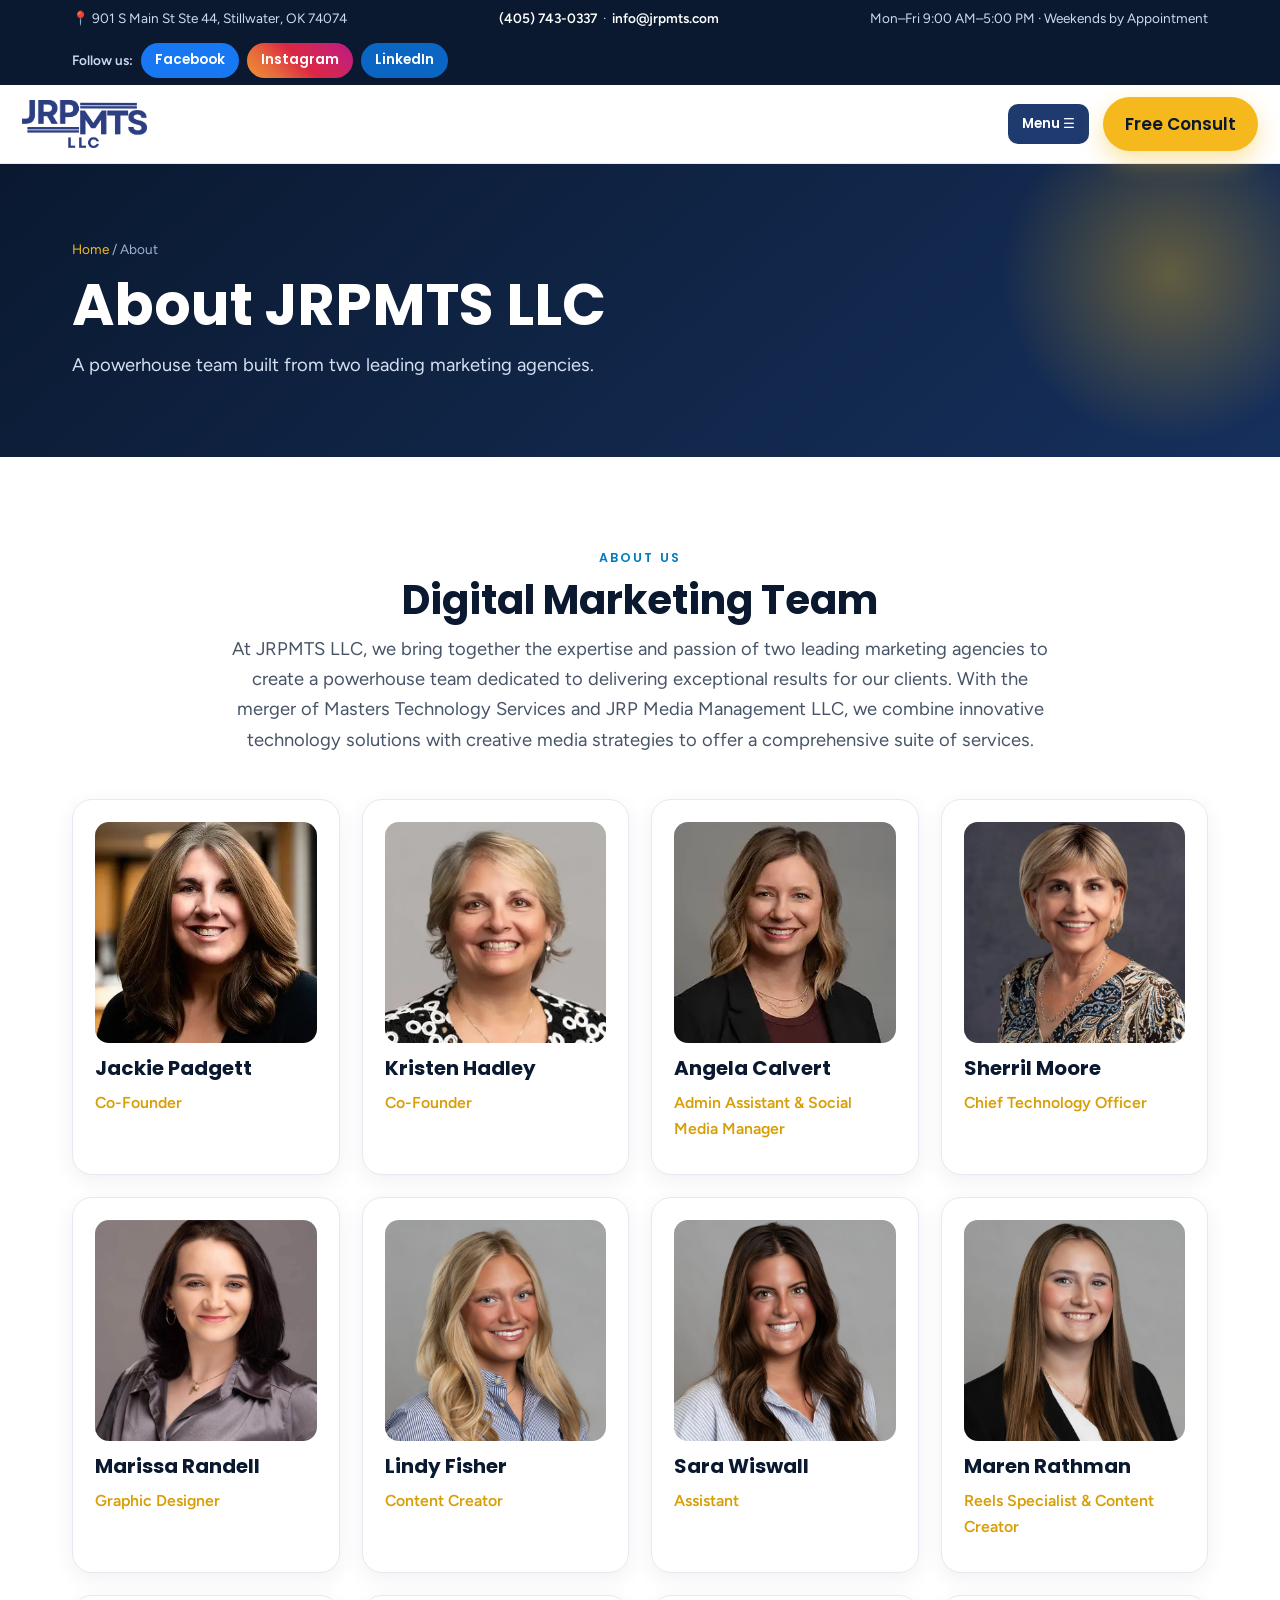
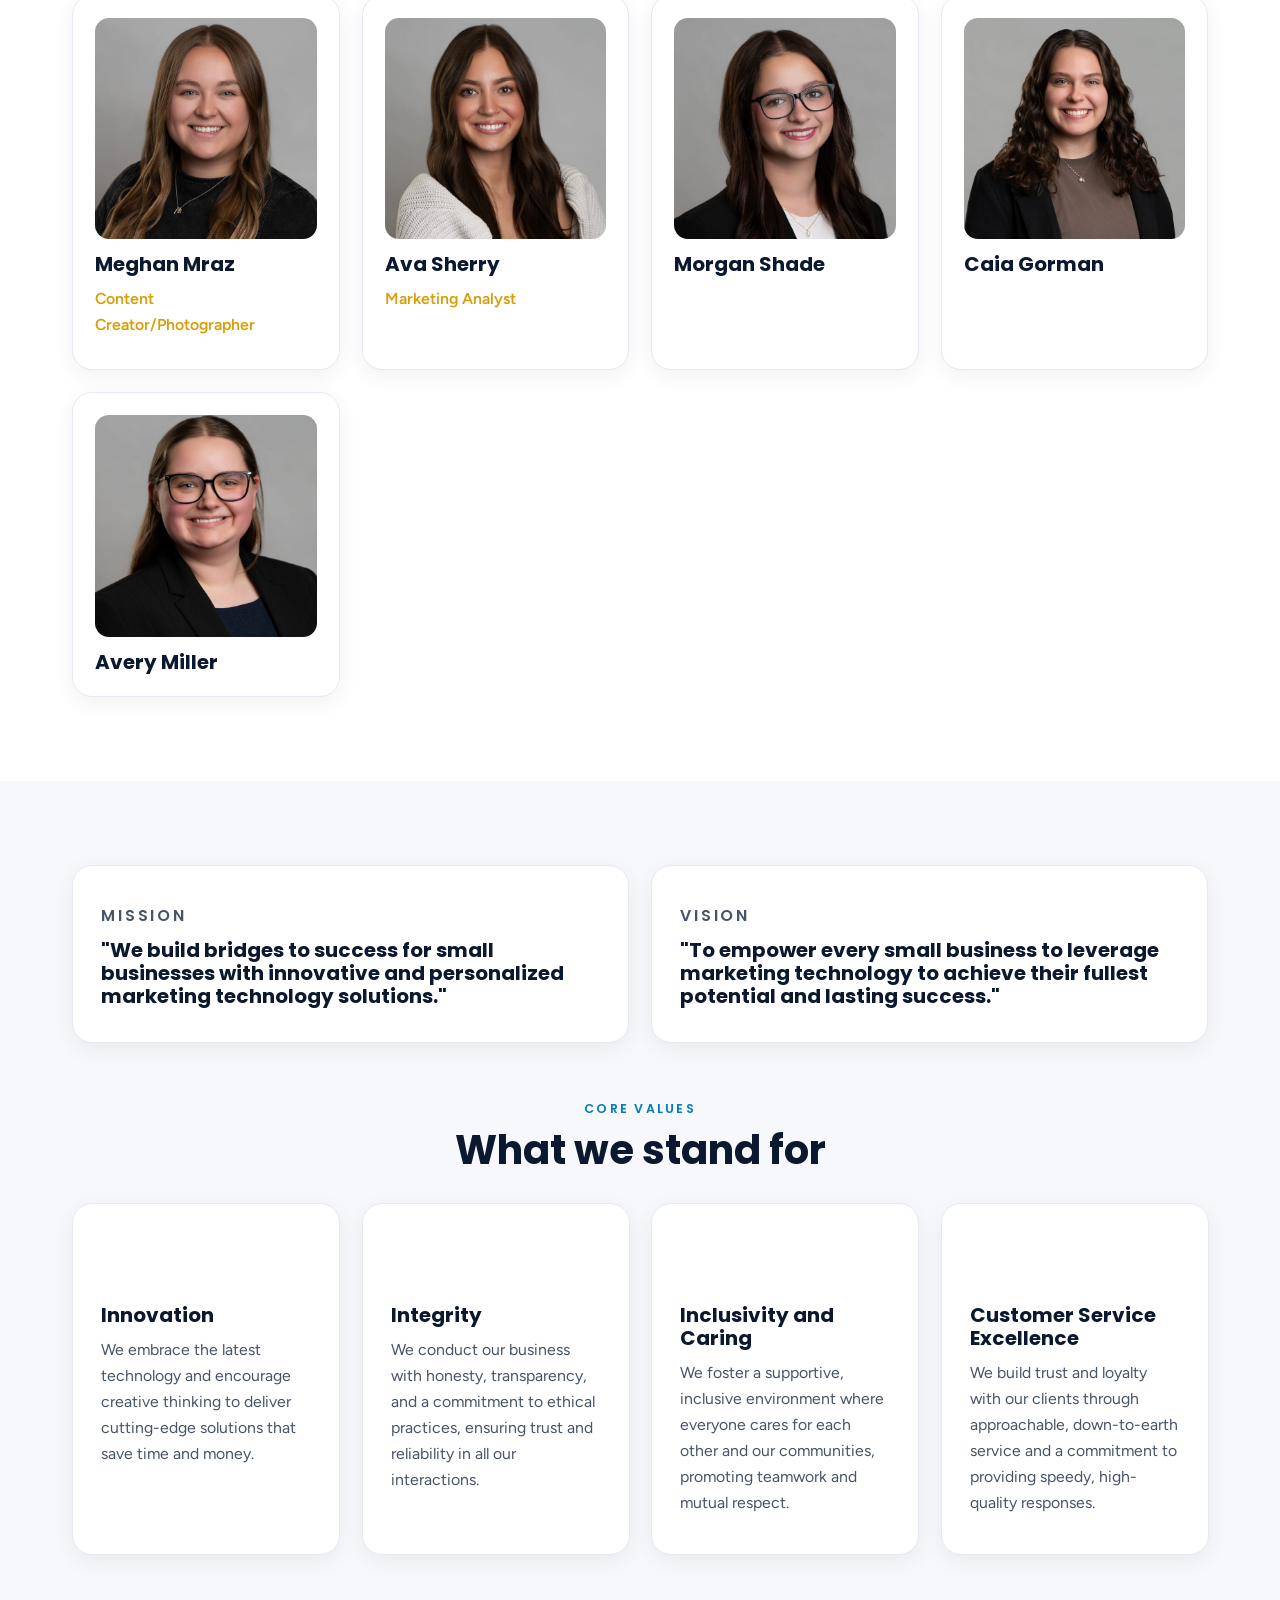
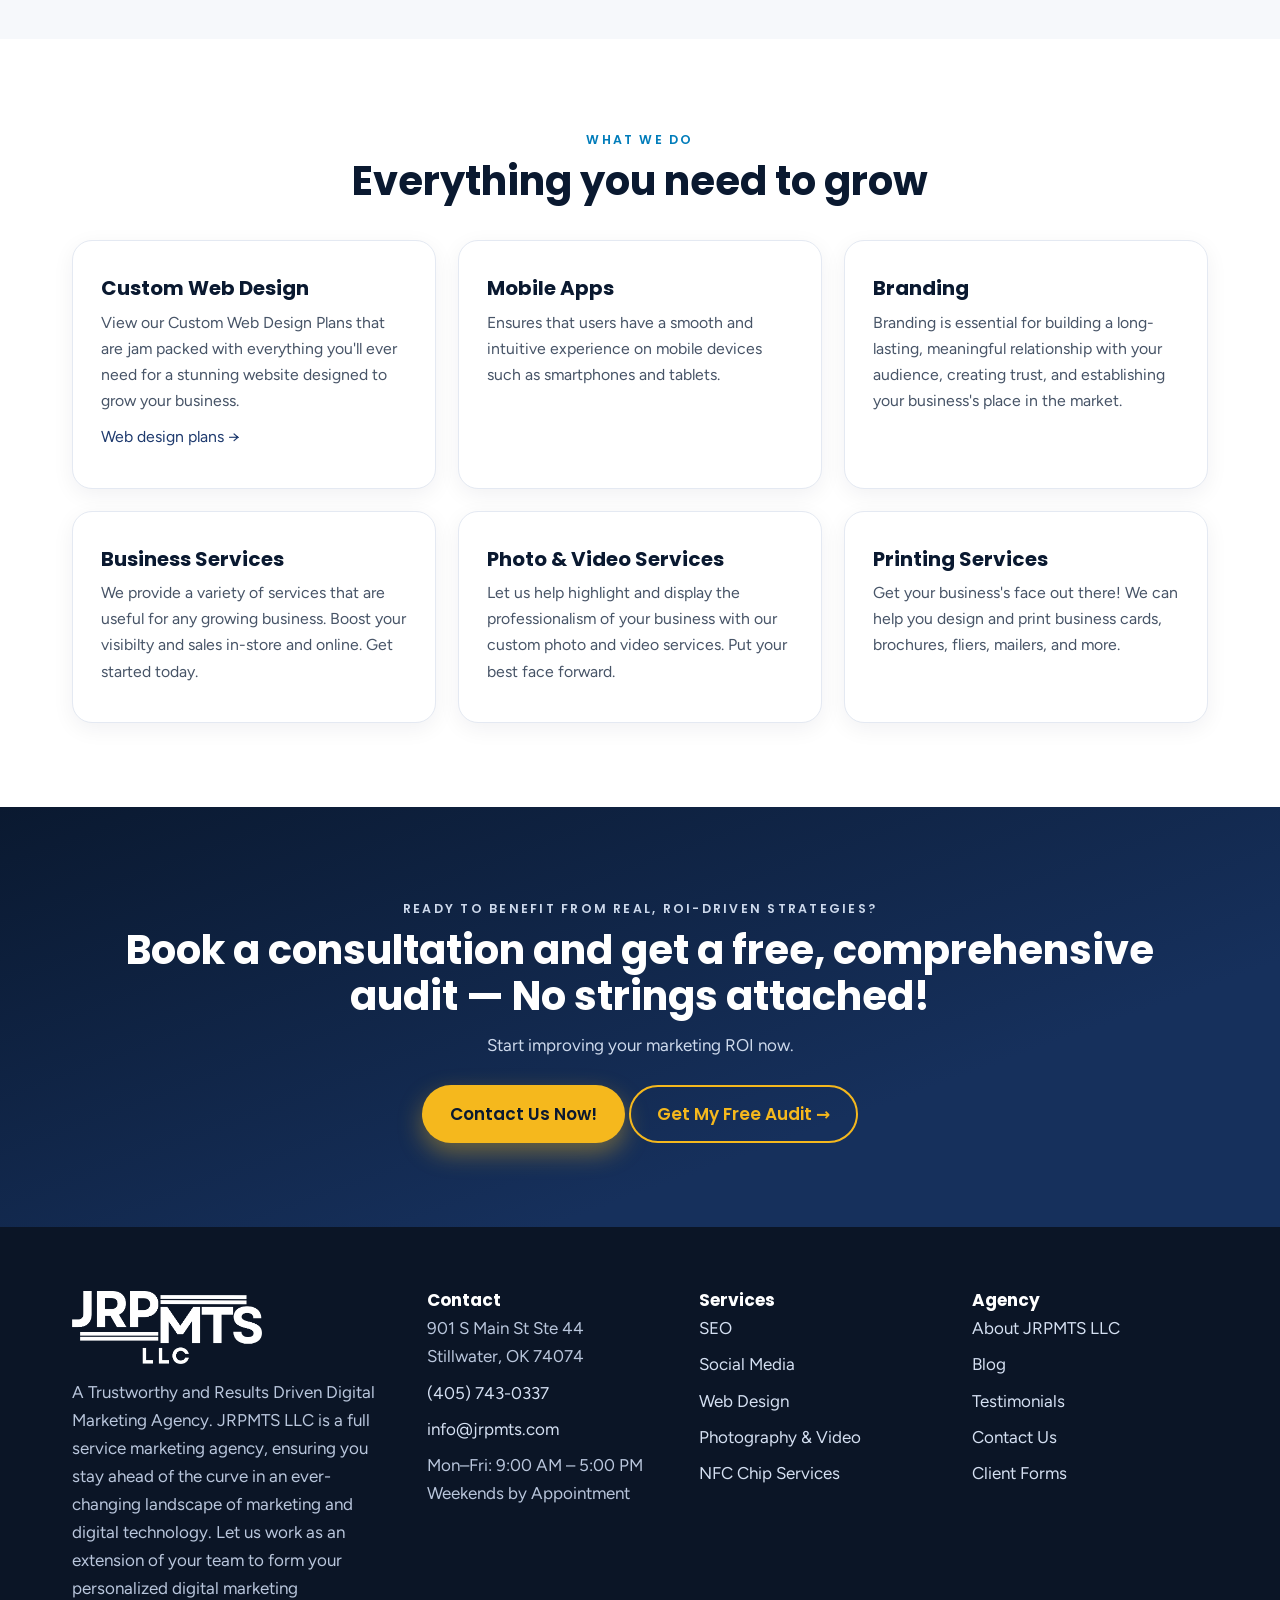
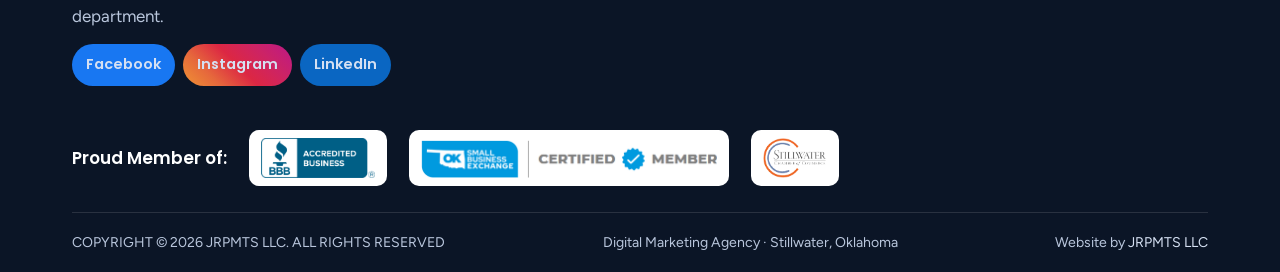
==== about/index.html @ e37fd312 "Social bar: add LinkedIn (company/104409253) in brand blue" ====
<!DOCTYPE html>
<html lang="en">
<head>
<meta charset="UTF-8">
<meta name="viewport" content="width=device-width, initial-scale=1.0">
<title>About JRPMTS LLC — Stillwater, OK Marketing Agency</title>
<meta name="description" content="Meet the JRPMTS LLC team — the merger of Masters Technology Services and JRP Media Management LLC, serving small businesses in Stillwater, OK and beyond.">
<link rel="icon" href="/images/logo-navy.png">
<link rel="preconnect" href="https://fonts.googleapis.com">
<link rel="preconnect" href="https://fonts.gstatic.com" crossorigin>
<link href="https://fonts.googleapis.com/css2?family=Poppins:wght@500;600;700;800&family=Figtree:wght@400;500;600;700&display=swap" rel="stylesheet">
<link rel="stylesheet" href="/styles.css">
<script src="/main.js" defer></script>
</head>
<body>
<div class="topbar"><div class="wrap">
<span>📍 901 S Main St Ste 44, Stillwater, OK 74074</span>
<span><a href="tel:+14057430337">(405) 743-0337</a> &nbsp;·&nbsp; <a href="mailto:info@jrpmts.com">info@jrpmts.com</a></span>
<span>Mon–Fri 9:00 AM–5:00 PM · Weekends by Appointment</span>
<span class="social-bar"><span>Follow us:</span><a class="fb" href="https://www.facebook.com/jrpmts" aria-label="JRPMTS on Facebook" target="_blank" rel="noopener">Facebook</a><a class="ig" href="https://www.instagram.com/jrpmts" aria-label="JRPMTS on Instagram" target="_blank" rel="noopener">Instagram</a><a class="li" href="https://www.linkedin.com/company/104409253/" aria-label="JRPMTS on LinkedIn" target="_blank" rel="noopener">LinkedIn</a></span>
</div></div>
<header class="site"><div class="navwrap">
<a class="brand" href="/"><img src="/images/logo-white.webp" alt="JRPMTS LLC — Digital Marketing Agency in Stillwater, OK" width="220" height="85"></a>
<button class="menu-btn" id="menuBtn" type="button" aria-expanded="false" aria-controls="mainNav" aria-label="Toggle navigation menu">Menu ☰</button>
<nav class="main" id="mainNav">
<a href="/">Home</a>
<a href="/about/" class="active">About</a>
<a href="/services/">Services</a>
<a href="/services/web-design/">Web Design</a>
<a href="/services/nfc-chip-services/">NFC Chip Services</a>
<a href="/clients/">Clients</a>
<a href="/forms/">Forms</a>
<a href="/testimonials/">Testimonials</a>
<a href="/blog/">Blog</a>
<a href="/contact/">Contact</a>
</nav>
<div class="nav-cta"><a class="phone" href="tel:+14057430337">(405) 743-0337</a><a class="btn btn-gold" href="/contact/">Free Consult</a></div>
</div></header>
<section class="pagehero"><div class="wrap">
<div class="crumbs"><a href="/">Home</a> / About</div>
<h1>About JRPMTS LLC</h1>
<p class="lead">A powerhouse team built from two leading marketing agencies.</p>
</div></section>
<main>

<section class="section"><div class="wrap">
<div class="center reveal" style="max-width:820px;margin:0 auto 44px">
<p class="eyebrow">About Us</p>
<h2>Digital Marketing Team</h2>
<p class="lead">At JRPMTS LLC, we bring together the expertise and passion of two leading marketing agencies to create a powerhouse team dedicated to delivering exceptional results for our clients. With the merger of Masters Technology Services and JRP Media Management LLC, we combine innovative technology solutions with creative media strategies to offer a comprehensive suite of services.</p>
</div>
<div class="grid c4">
<article class="card reveal" style="padding:22px"><div><img class="team-photo" src="/images/jackie-padgett.webp" alt="Jackie Padgett" loading="lazy"><h3 style="margin:0">Jackie Padgett</h3><p style='color:var(--gold-deep);font-weight:600'>Co-Founder</p></div></article>
<article class="card reveal" style="padding:22px"><div><img class="team-photo" src="/images/kristen-hadley.webp" alt="Kristen Hadley" loading="lazy"><h3 style="margin:0">Kristen Hadley</h3><p style='color:var(--gold-deep);font-weight:600'>Co-Founder</p></div></article>
<article class="card reveal" style="padding:22px"><div><img class="team-photo" src="/images/angela-calvert.webp" alt="Angela Calvert" loading="lazy"><h3 style="margin:0">Angela Calvert</h3><p style='color:var(--gold-deep);font-weight:600'>Admin Assistant &amp; Social Media Manager</p></div></article>
<article class="card reveal" style="padding:22px"><div><img class="team-photo" src="/images/sherril-moore.jpg" alt="Sherril Moore" loading="lazy"><h3 style="margin:0">Sherril Moore</h3><p style='color:var(--gold-deep);font-weight:600'>Chief Technology Officer</p></div></article>
<article class="card reveal" style="padding:22px"><div><img class="team-photo" src="/images/marissa-randell.jpg" alt="Marissa Randell" loading="lazy"><h3 style="margin:0">Marissa Randell</h3><p style='color:var(--gold-deep);font-weight:600'>Graphic Designer</p></div></article>
<article class="card reveal" style="padding:22px"><div><img class="team-photo" src="/images/lindy-fisher.jpg" alt="Lindy Fisher" loading="lazy"><h3 style="margin:0">Lindy Fisher</h3><p style='color:var(--gold-deep);font-weight:600'>Content Creator</p></div></article>
<article class="card reveal" style="padding:22px"><div><img class="team-photo" src="/images/sara-wiswall.jpg" alt="Sara Wiswall" loading="lazy"><h3 style="margin:0">Sara Wiswall</h3><p style='color:var(--gold-deep);font-weight:600'>Assistant</p></div></article>
<article class="card reveal" style="padding:22px"><div><img class="team-photo" src="/images/maren-rathman.jpg" alt="Maren Rathman" loading="lazy"><h3 style="margin:0">Maren Rathman</h3><p style='color:var(--gold-deep);font-weight:600'>Reels Specialist &amp; Content Creator</p></div></article>
<article class="card reveal" style="padding:22px"><div><img class="team-photo" src="/images/meghan-mraz.jpg" alt="Meghan Mraz" loading="lazy"><h3 style="margin:0">Meghan Mraz</h3><p style='color:var(--gold-deep);font-weight:600'>Content Creator/Photographer</p></div></article>
<article class="card reveal" style="padding:22px"><div><img class="team-photo" src="/images/ava-sherry.jpg" alt="Ava Sherry" loading="lazy"><h3 style="margin:0">Ava Sherry</h3><p style='color:var(--gold-deep);font-weight:600'>Marketing Analyst</p></div></article>
<article class="card reveal" style="padding:22px"><div><img class="team-photo" src="/images/morgan-shade.jpg" alt="Morgan Shade" loading="lazy"><h3 style="margin:0">Morgan Shade</h3></div></article>
<article class="card reveal" style="padding:22px"><div><img class="team-photo" src="/images/caia-gorman.jpg" alt="Caia Gorman" loading="lazy"><h3 style="margin:0">Caia Gorman</h3></div></article>
<article class="card reveal" style="padding:22px"><div><img class="team-photo" src="/images/avery-miller.jpg" alt="Avery Miller" loading="lazy"><h3 style="margin:0">Avery Miller</h3></div></article>
</div>
</div></section>
<section class="section tint"><div class="wrap">
<div class="grid c2">
<div class="card reveal"><p class="eyebrow">Mission</p><h3>"We build bridges to success for small businesses with innovative and personalized marketing technology solutions."</h3></div>
<div class="card reveal"><p class="eyebrow">Vision</p><h3>"To empower every small business to leverage marketing technology to achieve their fullest potential and lasting success."</h3></div>
</div>
<div class="center reveal" style="margin:56px 0 30px"><p class="eyebrow">Core Values</p><h2>What we stand for</h2></div>
<div class="grid c4">
<article class="card tilt reveal"><div class="inner"><img src="/images/innovation.webp" alt="" style="width:64px;height:64px;object-fit:contain"><h3>Innovation</h3><p>We embrace the latest technology and encourage creative thinking to deliver cutting-edge solutions that save time and money.</p></div></article>
<article class="card tilt reveal"><div class="inner"><img src="/images/integrity.webp" alt="" style="width:64px;height:64px;object-fit:contain"><h3>Integrity</h3><p>We conduct our business with honesty, transparency, and a commitment to ethical practices, ensuring trust and reliability in all our interactions.</p></div></article>
<article class="card tilt reveal"><div class="inner"><img src="/images/caring-support.webp" alt="" style="width:64px;height:64px;object-fit:contain"><h3>Inclusivity and Caring</h3><p>We foster a supportive, inclusive environment where everyone cares for each other and our communities, promoting teamwork and mutual respect.</p></div></article>
<article class="card tilt reveal"><div class="inner"><img src="/images/customer-service.webp" alt="" style="width:64px;height:64px;object-fit:contain"><h3>Customer Service Excellence</h3><p>We build trust and loyalty with our clients through approachable, down-to-earth service and a commitment to providing speedy, high-quality responses.</p></div></article>
</div>
</div></section>
<section class="section"><div class="wrap">
<div class="center reveal" style="margin-bottom:36px"><p class="eyebrow">What We Do</p><h2>Everything you need to grow</h2></div>
<div class="grid c3">
<article class="card reveal"><h3>Custom Web Design</h3><p>View our Custom Web Design Plans that are jam packed with everything you'll ever need for a stunning website designed to grow your business.</p><p><a href="/services/web-design/">Web design plans →</a></p></article>
<article class="card reveal"><h3>Mobile Apps</h3><p>Ensures that users have a smooth and intuitive experience on mobile devices such as smartphones and tablets.</p></article>
<article class="card reveal"><h3>Branding</h3><p>Branding is essential for building a long-lasting, meaningful relationship with your audience, creating trust, and establishing your business's place in the market.</p></article>
<article class="card reveal"><h3>Business Services</h3><p>We provide a variety of services that are useful for any growing business. Boost your visibilty and sales in-store and online. Get started today.</p></article>
<article class="card reveal"><h3>Photo &amp; Video Services</h3><p>Let us help highlight and display the professionalism of your business with our custom photo and video services. Put your best face forward.</p></article>
<article class="card reveal"><h3>Printing Services</h3><p>Get your business's face out there! We can help you design and print business cards, brochures, fliers, mailers, and more.</p></article>
</div>
</div></section>
<section class="section navy"><div class="wrap center reveal">
<p class="eyebrow gold">Ready to Benefit from Real, ROI-Driven Strategies?</p>
<h2>Book a consultation and get a free, comprehensive audit — No strings attached!</h2>
<p style="max-width:640px;margin:12px auto 26px">Start improving your marketing ROI now.</p>
<a class="btn btn-gold" href="/contact/">Contact Us Now!</a>
<a class="btn btn-outline" href="/#free-audit">Get My Free Audit →</a>
</div></section>
</main>
<footer class="site"><div class="wrap">
<div class="foot-grid">
<div>
<img src="/images/logo-white.webp" alt="JRPMTS LLC" width="190" height="73" style="filter:brightness(0) invert(1);margin-bottom:14px">
<p>A Trustworthy and Results Driven Digital Marketing Agency. JRPMTS LLC is a full service marketing agency, ensuring you stay ahead of the curve in an ever-changing landscape of marketing and digital technology. Let us work as an extension of your team to form your personalized digital marketing department.</p>
<div class="social-bar"><span>Follow us:</span><a class="fb" href="https://www.facebook.com/jrpmts" aria-label="JRPMTS on Facebook" target="_blank" rel="noopener">Facebook</a><a class="ig" href="https://www.instagram.com/jrpmts" aria-label="JRPMTS on Instagram" target="_blank" rel="noopener">Instagram</a><a class="li" href="https://www.linkedin.com/company/104409253/" aria-label="JRPMTS on LinkedIn" target="_blank" rel="noopener">LinkedIn</a></div>
</div>
<div>
<h4>Contact</h4>
<ul>
<li>901 S Main St Ste 44<br>Stillwater, OK 74074</li>
<li><a href="tel:+14057430337">(405) 743-0337</a></li>
<li><a href="mailto:info@jrpmts.com">info@jrpmts.com</a></li>
<li>Mon–Fri: 9:00 AM – 5:00 PM<br>Weekends by Appointment</li>
</ul>
</div>
<div>
<h4>Services</h4>
<ul>
<li><a href="/services/">SEO</a></li>
<li><a href="/services/">Social Media</a></li>
<li><a href="/services/web-design/">Web Design</a></li>
<li><a href="/services/">Photography &amp; Video</a></li>
<li><a href="/services/nfc-chip-services/">NFC Chip Services</a></li>
</ul>
</div>
<div>
<h4>Agency</h4>
<ul>
<li><a href="/about/">About JRPMTS LLC</a></li>
<li><a href="/blog/">Blog</a></li>
<li><a href="/testimonials/">Testimonials</a></li>
<li><a href="/contact/">Contact Us</a></li>
<li><a href="/forms/">Client Forms</a></li>
</ul>
</div>
</div>
<div class="badges" style="padding-bottom:26px">
<span style="color:#fff;font-family:var(--font-head);font-weight:600">Proud Member of:</span>
<img src="/images/bbb-seal.png" alt="BBB Accredited Business seal">
<img src="/images/ok-certified.png" alt="Oklahoma Certified Member">
<img src="/images/chamber-logo.webp" alt="Stillwater Chamber of Commerce member logo">
</div>
<div class="foot-bottom">
<span>COPYRIGHT © 2026 JRPMTS LLC. ALL RIGHTS RESERVED</span>
<span>Digital Marketing Agency · Stillwater, Oklahoma</span>
<span>Website by <a href="https://jrpmts.com">JRPMTS LLC</a></span>
</div>
</div></footer>
</body>
</html>
---- styles.css ----
/* JRPMTS LLC — modern redesign. Same palette as the live site:
   navy #1e3a6e (logo navy), deep navy #0a1930, gold #f5b81d,
   bright blue #007cba / #1f8acb, ink #101828, paper #f6f8fb. */
:root{
  --navy:#1e3a6e; --navy-2:#16305c; --navy-deep:#0a1930; --navy-ink:#0b1526;
  --gold:#f5b81d; --gold-deep:#d99e06; --gold-soft:#ffe9a8;
  --blue:#007cba; --sky:#1f8acb; --sky-soft:#dcedf7;
  --ink:#101828; --muted:#475467; --line:#e4e9f2; --paper:#f6f8fb; --white:#fff;
  --radius:20px; --shadow:0 18px 45px rgba(10,25,48,.14);
  --font-head:'Poppins',system-ui,sans-serif; --font-body:'Figtree',system-ui,sans-serif;
}
*{box-sizing:border-box;margin:0;padding:0}
html{scroll-behavior:smooth;scroll-padding-top:96px}
section,article,footer,header{scroll-margin-top:96px}
h1[id],h2[id],h3[id]{scroll-margin-top:110px}
body{font-family:var(--font-body);color:var(--ink);background:var(--white);line-height:1.65;font-size:17px}
img{max-width:100%;display:block}
a{color:var(--navy);text-decoration:none}
a:hover{color:var(--blue)}
h1,h2,h3,h4{font-family:var(--font-head);line-height:1.15;color:var(--navy-deep);font-weight:700}
h1{font-size:clamp(2.1rem,5vw,3.6rem)}
h2{font-size:clamp(1.7rem,3.4vw,2.5rem)}
h3{font-size:1.25rem}
p{margin:.6em 0}
.wrap{max-width:1180px;margin:0 auto;padding:0 22px}
.eyebrow{font-family:var(--font-head);text-transform:uppercase;letter-spacing:.18em;font-size:.78rem;font-weight:600;color:var(--blue)}
.eyebrow.gold{color:var(--gold-deep)}
.lead{font-size:1.15rem;color:var(--muted)}
.center{text-align:center}
.section{padding:84px 0}
.section.tint{background:var(--paper)}
.section.navy{background:linear-gradient(160deg,var(--navy-deep),var(--navy-2) 70%);color:#fff}
.section.navy h2,.section.navy h3{color:#fff}
.section.navy p{color:#cdd9ec}

/* ---------- header ---------- */
.topbar{background:var(--navy-deep);color:#cdd9ec;font-size:.85rem}
.topbar .wrap{display:flex;justify-content:space-between;gap:14px;padding-top:7px;padding-bottom:7px;flex-wrap:wrap}
.topbar a{color:#fff;font-weight:600}
.topbar a:hover{color:var(--gold)}
header.site{position:sticky;top:0;z-index:50;background:rgba(255,255,255,.96);backdrop-filter:blur(8px);border-bottom:1px solid var(--line)}
.navwrap{display:flex;align-items:center;gap:14px;padding:12px 22px;max-width:1420px;margin:0 auto;flex-wrap:nowrap}
.brand{flex-shrink:0}
.brand img{height:48px;width:auto}
nav.main{margin-left:auto;display:flex;gap:2px;flex-wrap:nowrap}
nav.main a{font-family:var(--font-head);font-weight:600;font-size:.88rem;color:var(--navy-deep);padding:9px 8px;border-radius:10px;white-space:nowrap}
nav.main a:hover,nav.main a.active{background:var(--sky-soft);color:var(--navy)}
.btn{display:inline-block;font-family:var(--font-head);font-weight:600;padding:13px 26px;border-radius:999px;border:2px solid transparent;cursor:pointer;transition:transform .2s,box-shadow .2s,background .2s;white-space:nowrap}
.btn:hover{transform:translateY(-2px)}
.btn-gold{background:var(--gold);color:var(--navy-deep);box-shadow:0 10px 24px rgba(245,184,29,.4)}
.btn-gold:hover{background:#ffc93a;color:var(--navy-deep)}
.btn-navy{background:var(--navy);color:#fff}
.btn-navy:hover{background:var(--navy-2);color:#fff}
.btn-outline{border-color:var(--gold);color:var(--gold)}
.btn-outline:hover{background:var(--gold);color:var(--navy-deep)}
.btn-light{background:#fff;color:var(--navy-deep)}
.nav-cta{display:flex;gap:10px;align-items:center;flex-shrink:0}
.nav-cta .phone{font-family:var(--font-head);font-weight:700;color:var(--navy-deep);white-space:nowrap}
.nav-cta .btn{padding:11px 20px}
.menu-btn{display:none;margin-left:auto;background:var(--navy);color:#fff;border:0;border-radius:10px;padding:10px 14px;font-family:var(--font-head);font-weight:600;cursor:pointer;white-space:nowrap;flex-shrink:0}
.menu-btn:focus-visible{outline:3px solid var(--gold);outline-offset:2px}
@media (max-width:1500px){.nav-cta .phone{display:none}}

/* ---------- hero ---------- */
.hero{position:relative;overflow:hidden;background:radial-gradient(1000px 500px at 85% -10%,#274b8a 0%,transparent 60%),linear-gradient(150deg,var(--navy-deep) 0%,var(--navy-2) 55%,#0e2a52 100%);color:#fff}
.hero canvas#hero3d{position:absolute;inset:0;width:100%;height:100%;display:block;z-index:1}
/* Pure-CSS 3D fallback: floating gold shapes that animate with no JS and
   no WebGL, so the hero never sits flat again. The Three.js canvas paints
   over this layer when WebGL works; when it doesn't, this still moves. */
.hero-3d-fallback{position:absolute;inset:0;z-index:1;overflow:hidden;pointer-events:none;perspective:900px}
.hero-3d-fallback i{position:absolute;display:block;transform-style:preserve-3d}
.hf-ring{width:120px;height:120px;border-radius:50%;border:4px solid rgba(245,184,29,.85);box-shadow:0 0 34px rgba(245,184,29,.35),inset 0 0 24px rgba(245,184,29,.25)}
.hf-ring.blue{border-color:rgba(31,138,203,.8);box-shadow:0 0 34px rgba(31,138,203,.35),inset 0 0 24px rgba(31,138,203,.25)}
.hf-ring.small{width:64px;height:64px;border-width:3px}
.hf-diamond{width:56px;height:56px;background:linear-gradient(135deg,#f7c948,var(--gold-deep));clip-path:polygon(50% 0,100% 50%,50% 100%,0 50%);box-shadow:0 0 30px rgba(245,184,29,.45)}
.hf-diamond.blue{background:linear-gradient(135deg,#4aa8dd,var(--blue))}
.hf-diamond.white{background:linear-gradient(135deg,#fff,#cdd9ec);width:34px;height:34px}
.hf-dot{width:14px;height:14px;border-radius:50%;background:var(--gold);box-shadow:0 0 18px rgba(245,184,29,.8)}
.hf-dot.gold{width:10px;height:10px;background:#ffe9a8}
.hero-3d-fallback i:nth-child(1){top:12%;right:6%;animation:hf-float 7s ease-in-out infinite}
.hero-3d-fallback i:nth-child(2){top:58%;right:14%;animation:hf-spin 9s ease-in-out infinite}
.hero-3d-fallback i:nth-child(3){top:8%;left:44%;animation:hf-float 8s ease-in-out 1s infinite}
.hero-3d-fallback i:nth-child(4){top:22%;right:26%;animation:hf-bob 5s ease-in-out infinite}
.hero-3d-fallback i:nth-child(5){bottom:10%;right:4%;animation:hf-spin 11s ease-in-out .6s infinite}
.hero-3d-fallback i:nth-child(6){bottom:16%;left:46%;animation:hf-float 6.5s ease-in-out .4s infinite}
.hero-3d-fallback i:nth-child(7){top:44%;left:40%;animation:hf-bob 4.5s ease-in-out .8s infinite}
.hero-3d-fallback i:nth-child(8){top:70%;left:52%;animation:hf-spin 10s ease-in-out 1.4s infinite}
@keyframes hf-float{0%,100%{transform:translateY(0) rotateX(0deg) rotateY(0deg)}50%{transform:translateY(-22px) rotateX(24deg) rotateY(32deg)}}
@keyframes hf-spin{0%,100%{transform:translateY(0) rotateZ(0deg) rotateY(0deg)}50%{transform:translateY(-16px) rotateZ(140deg) rotateY(180deg)}}
@keyframes hf-bob{0%,100%{transform:translateY(0) translateZ(0);opacity:.9}50%{transform:translateY(-28px) translateZ(60px);opacity:1}}
.hero .wrap{position:relative;z-index:2;display:grid;grid-template-columns:1.15fr .85fr;gap:40px;align-items:center;padding-top:90px;padding-bottom:90px}
.hero h1{color:#fff}
.hero h1 .gold{color:var(--gold)}
.hero .kicker{font-family:var(--font-head);letter-spacing:.22em;text-transform:uppercase;font-size:.8rem;color:var(--gold);font-weight:600}
.hero p.lead{color:#d5e0f2}
.hero-cta{display:flex;gap:12px;flex-wrap:wrap;margin-top:26px}
.hero-card{background:rgba(255,255,255,.08);border:1px solid rgba(255,255,255,.22);border-radius:var(--radius);padding:26px;backdrop-filter:blur(6px);transform-style:preserve-3d;box-shadow:0 30px 60px rgba(0,0,0,.35)}
.hero-card h3{color:#fff}
.hero-card p{color:#d5e0f2;font-size:.98rem}
.hero-card .stat-row{display:flex;gap:18px;margin-top:16px;flex-wrap:wrap}
.hero-card .stat b{display:block;font-family:var(--font-head);font-size:1.7rem;color:var(--gold)}
.hero-card .stat span{font-size:.82rem;color:#cdd9ec}
.chev{display:flex;gap:6px;margin-top:22px}
.chev i{display:block;width:34px;height:10px;background:var(--gold);clip-path:polygon(0 0,78% 0,100% 50%,78% 100%,0 100%,22% 50%);opacity:.9}
.chev i:nth-child(2){background:var(--sky)}
.chev i:nth-child(3){background:#fff;opacity:.55}

/* ---------- page hero (inner pages) ---------- */
.pagehero{position:relative;overflow:hidden;background:linear-gradient(140deg,var(--navy-deep),var(--navy-2));color:#fff;padding:74px 0 66px}
.pagehero::after{content:"";position:absolute;right:-60px;top:-60px;width:340px;height:340px;border-radius:50%;background:radial-gradient(circle,rgba(245,184,29,.35),transparent 70%)}
.pagehero h1{color:#fff}
.pagehero p{color:#d5e0f2;max-width:720px}
.pagehero .crumbs{font-size:.85rem;color:#9db1d0;margin-bottom:12px}
.pagehero .crumbs a{color:var(--gold)}

/* ---------- cards / grids ---------- */
.grid{display:grid;gap:22px}
.grid.c2{grid-template-columns:repeat(2,1fr)}
.grid.c3{grid-template-columns:repeat(3,1fr)}
.grid.c4{grid-template-columns:repeat(4,1fr)}
.card{background:#fff;border:1px solid var(--line);border-radius:var(--radius);padding:28px;box-shadow:0 6px 22px rgba(10,25,48,.06);transition:transform .25s,box-shadow .25s;position:relative}
.card:hover{box-shadow:var(--shadow)}
.card h3{margin:.4em 0 .3em}
.card p{color:var(--muted);font-size:.99rem}
.card .icon{width:58px;height:58px;border-radius:16px;background:linear-gradient(135deg,var(--navy),var(--blue));display:flex;align-items:center;justify-content:center;font-size:1.6rem;color:#fff}
.card .icon.gold{background:linear-gradient(135deg,#f7c948,var(--gold-deep))}
.card .thumb{border-radius:14px;overflow:hidden;margin-bottom:16px}
.card .thumb img{width:100%;height:170px;object-fit:cover}
.tilt{transform-style:preserve-3d;will-change:transform}
.tilt .inner{transform:translateZ(28px)}
.pill{display:inline-block;font-size:.78rem;font-weight:700;font-family:var(--font-head);letter-spacing:.08em;text-transform:uppercase;color:var(--navy);background:var(--gold-soft);border-radius:999px;padding:5px 12px}
.pill.blue{background:var(--sky-soft);color:var(--blue)}

/* ---------- split / feature ---------- */
.split{display:grid;grid-template-columns:1fr 1fr;gap:48px;align-items:center}
.split img.rounded{border-radius:var(--radius);box-shadow:var(--shadow);width:100%}
.checklist{list-style:none;margin:14px 0}
.checklist li{padding:8px 0 8px 34px;position:relative;color:var(--muted)}
.checklist li::before{content:"✓";position:absolute;left:0;top:8px;width:22px;height:22px;border-radius:50%;background:var(--gold);color:var(--navy-deep);font-weight:700;display:flex;align-items:center;justify-content:center;font-size:.8rem}
.numsteps{counter-reset:step}
.numsteps .card{counter-increment:step;padding-top:34px}
.numsteps .card::before{content:counter(step);position:absolute;top:-20px;left:24px;width:44px;height:44px;border-radius:50%;background:var(--gold);color:var(--navy-deep);font-family:var(--font-head);font-weight:700;font-size:1.2rem;display:flex;align-items:center;justify-content:center;box-shadow:0 8px 18px rgba(245,184,29,.45)}

/* Team photos: source headshots are square with the face filling the
   frame, so a fixed-height cover crop cut foreheads off. Keep the full
   square (no crop) and anchor on the face. */
.team-photo{width:100%;aspect-ratio:1/1;height:auto;object-fit:cover;object-position:center 8%;border-radius:14px;margin-bottom:14px;display:block}
.quote{background:var(--navy-deep);color:#fff;border-radius:var(--radius);padding:30px;position:relative;overflow:hidden}
.quote::before{content:"“";position:absolute;top:-8px;right:18px;font-size:7rem;color:rgba(245,184,29,.25);font-family:Georgia,serif}
.quote p{color:#e6edf8;font-size:1.02rem}
.quote footer{margin-top:16px;font-family:var(--font-head);font-weight:600;color:var(--gold)}
.stars{color:var(--gold);letter-spacing:.15em}

/* ---------- logos ---------- */
.logo-grid{display:grid;grid-template-columns:repeat(4,1fr);gap:18px;align-items:stretch}
.logo-cell{background:#fff;border:1px solid var(--line);border-radius:16px;padding:20px;display:flex;align-items:center;justify-content:center;min-height:110px}
.logo-cell img{max-height:64px;width:auto;object-fit:contain}
.logo-cell span{font-family:var(--font-head);font-weight:600;color:var(--navy-deep);text-align:center}
.partner-strip{display:flex;gap:26px;flex-wrap:wrap;align-items:center;justify-content:center}
.partner-strip img{max-height:44px;width:auto;opacity:.85;filter:grayscale(20%)}
.partner-strip img:hover{opacity:1;filter:none}
.badges{display:flex;gap:22px;flex-wrap:wrap;align-items:center}
.badges img{max-height:56px;width:auto;background:#fff;border-radius:10px;padding:8px 12px}

/* ---------- forms / contact ---------- */
.form-card{background:#fff;border:1px solid var(--line);border-radius:var(--radius);padding:28px;box-shadow:0 6px 22px rgba(10,25,48,.06)}
.form-card label{display:block;font-family:var(--font-head);font-weight:600;font-size:.9rem;margin:14px 0 5px}
.form-card input,.form-card textarea,.form-card select{width:100%;padding:12px 14px;border:1.5px solid var(--line);border-radius:12px;font:inherit;font-size:1rem}
.form-card input:focus,.form-card textarea:focus{outline:2px solid var(--sky);border-color:var(--sky)}
.contact-line{display:flex;gap:14px;align-items:flex-start;padding:14px 0;border-bottom:1px solid var(--line)}
.contact-line:last-child{border-bottom:0}
.contact-line .ic{width:44px;height:44px;flex:0 0 44px;border-radius:12px;background:var(--sky-soft);display:flex;align-items:center;justify-content:center;font-size:1.25rem}
.note{background:#fff8e1;border:1px solid #f3d97a;border-radius:14px;padding:16px 18px;font-size:.95rem;color:#6b5410}
.note b{color:var(--navy-deep)}

/* ---------- blog ---------- */
.post-body{max-width:780px;margin:0 auto}
.post-body h2{margin:1.4em 0 .4em;font-size:1.5rem}
.post-body p{color:#2b3a55}
.post-meta{color:var(--muted);font-size:.92rem;margin:.4em 0 1.4em}

/* ---------- footer ---------- */
footer.site{background:var(--navy-ink);color:#b9c6dc;padding:64px 0 0}
footer.site h3,footer.site h4{color:#fff}
.foot-grid{display:grid;grid-template-columns:1.3fr 1fr 1fr 1fr;gap:36px;padding-bottom:44px}
footer.site a{color:#d5e0f2}
footer.site a:hover{color:var(--gold)}
footer.site ul{list-style:none}
footer.site li{padding:4px 0}
.foot-bottom{border-top:1px solid rgba(255,255,255,.12);padding:18px 0;font-size:.88rem;display:flex;justify-content:space-between;gap:12px;flex-wrap:wrap}
.social{display:flex;gap:10px;margin-top:14px}
.social a{display:inline-flex;width:42px;height:42px;border-radius:50%;background:rgba(255,255,255,.1);align-items:center;justify-content:center;color:#fff;font-weight:700}
.social a:hover{background:var(--gold);color:var(--navy-deep)}
/* Social media bar (header topbar + footer) — brand colors */
.social-bar{display:flex;gap:8px;align-items:center;flex-wrap:wrap}
.social-bar>span{font-weight:600}
.social-bar a{display:inline-flex;align-items:center;gap:6px;padding:6px 14px;border-radius:999px;color:#fff;font-family:var(--font-head);font-weight:600;font-size:.85rem;white-space:nowrap}
.social-bar a.fb{background:#1877f2}
.social-bar a.ig{background:linear-gradient(45deg,#f09433,#e6683c,#dc2743,#cc2366,#bc1888)}
.social-bar a.li{background:#0a66c2}
.social-bar a:hover{transform:translateY(-2px);color:#fff;filter:brightness(1.08)}
footer .social-bar{margin-top:14px;flex-wrap:nowrap}
footer .social-bar>span{display:none}
footer .social-bar a{padding:9px 14px;font-size:.9rem}

/* ---------- reveal / motion ---------- */
.reveal{opacity:0;transform:translateY(26px);transition:opacity .7s ease,transform .7s ease}
.reveal.in{opacity:1;transform:none}
@media (prefers-reduced-motion:reduce){.reveal{opacity:1;transform:none;transition:none}.hero canvas#hero3d{display:none}.hero-3d-fallback{display:none}}

/* ---------- responsive ---------- */
@media (max-width:1280px){
  /* Ten nav links + brand + CTA cannot fit one row below ~1280px, so the
     hamburger takes over here instead of letting links wrap to a 2nd row. */
  nav.main{display:none;position:absolute;top:100%;left:0;right:0;background:#fff;flex-direction:column;flex-wrap:nowrap;padding:14px 22px;border-bottom:1px solid var(--line);box-shadow:var(--shadow)}
  nav.main.open{display:flex}
  nav.main a{font-size:1rem;padding:11px 10px}
  .menu-btn{display:block}
}
@media (max-width:960px){
  .hero .wrap{grid-template-columns:1fr;padding-top:64px;padding-bottom:64px}
  .grid.c3,.grid.c4{grid-template-columns:repeat(2,1fr)}
  .split{grid-template-columns:1fr;gap:28px}
  .foot-grid{grid-template-columns:1fr 1fr}
  .logo-grid{grid-template-columns:repeat(3,1fr)}
}
@media (max-width:600px){
  .grid.c2,.grid.c3,.grid.c4{grid-template-columns:1fr}
  .logo-grid{grid-template-columns:repeat(2,1fr)}
  .section{padding:60px 0}
  .foot-grid{grid-template-columns:1fr}
  .brand img{height:44px}
  .nav-cta{display:none}
}
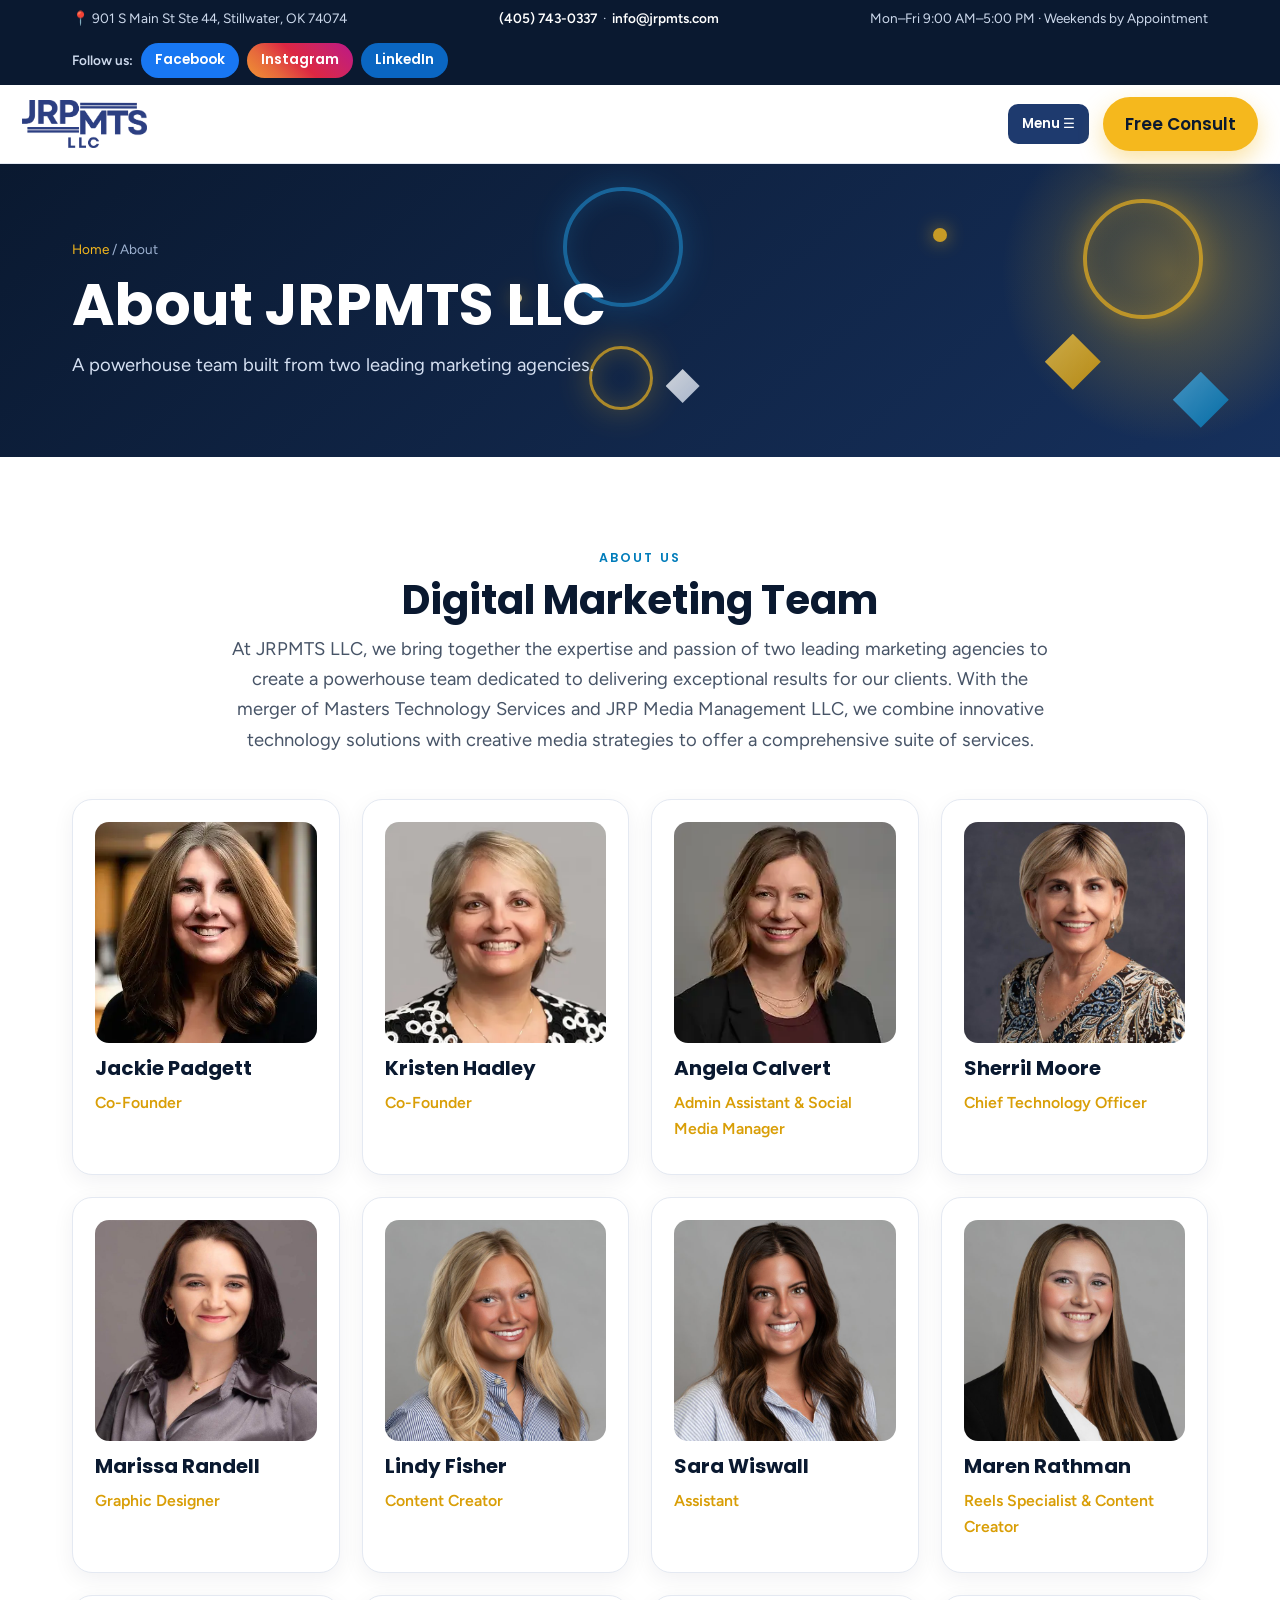
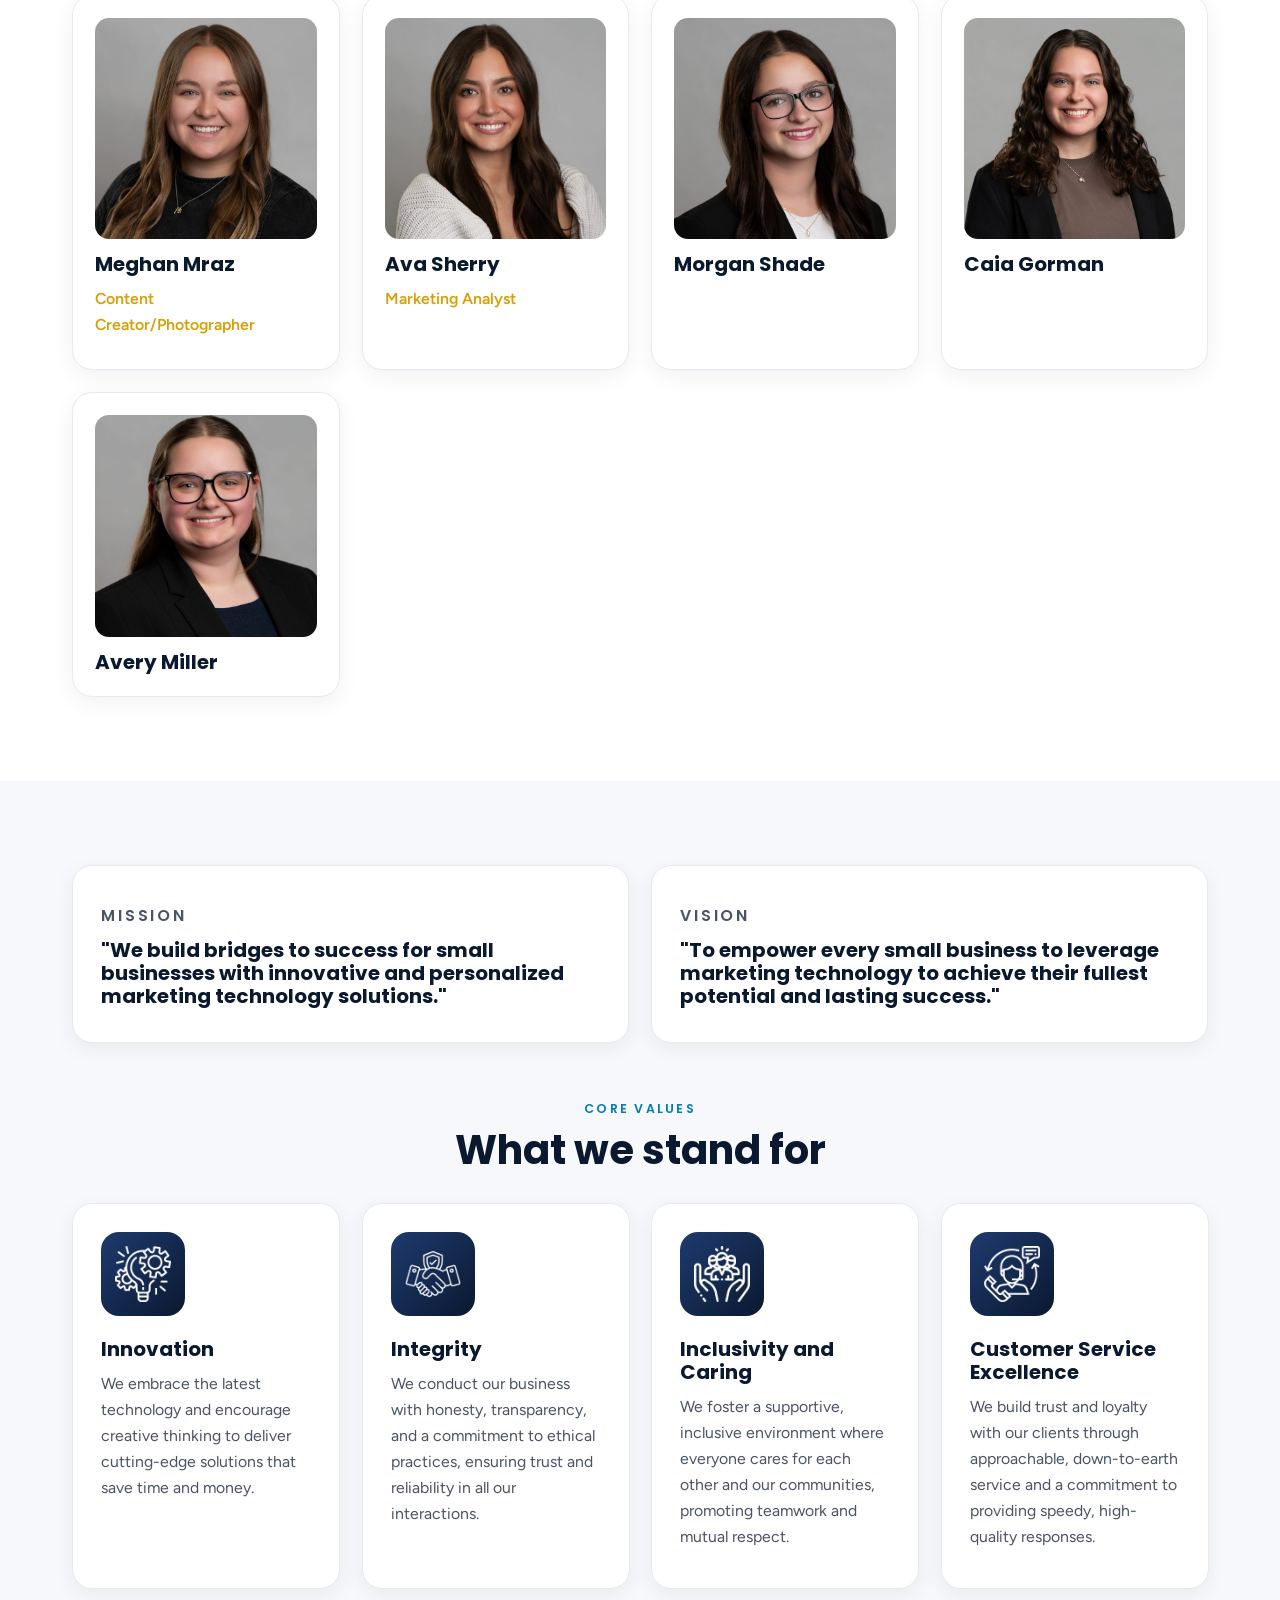
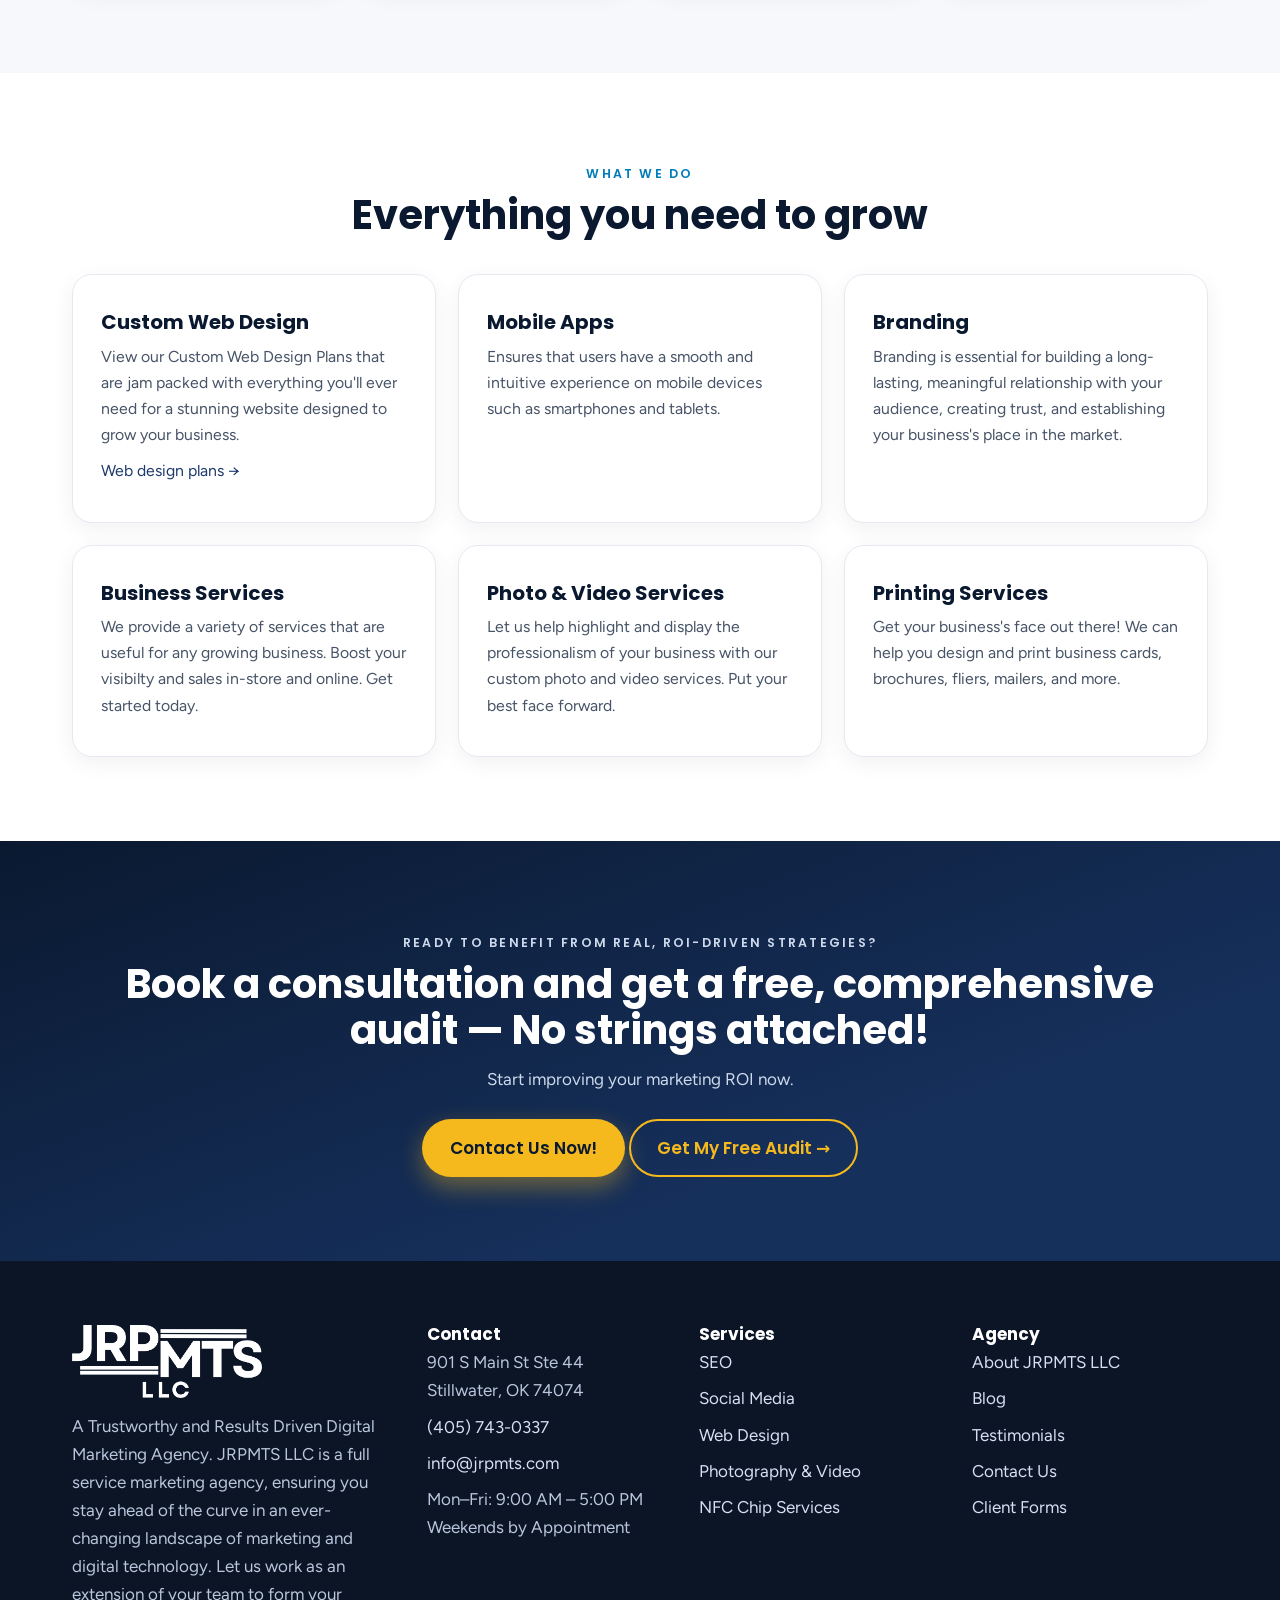
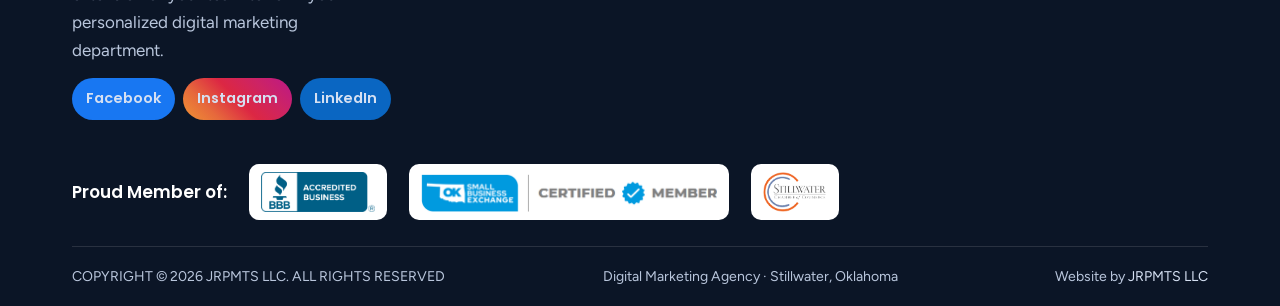
==== commit a11cb335: "Mobile header fix, service icons on navy tiles, 3D heroes on all pages" ====
--- a/about/index.html
+++ b/about/index.html
@@ -5,18 +5,38 @@
 <meta name="viewport" content="width=device-width, initial-scale=1.0">
 <title>About JRPMTS LLC — Stillwater, OK Marketing Agency</title>
 <meta name="description" content="Meet the JRPMTS LLC team — the merger of Masters Technology Services and JRP Media Management LLC, serving small businesses in Stillwater, OK and beyond.">
-<link rel="icon" href="/images/logo-navy.png">
+<!-- Social share preview (Open Graph / Twitter). Live domain since the
+     2026-11-21 DNS switch to Cloudflare Pages. -->
+<meta property="og:type" content="website">
+<meta property="og:site_name" content="JRPMTS LLC">
+<meta property="og:title" content="About JRPMTS LLC — Stillwater, OK Marketing Agency">
+<meta property="og:description" content="Meet the JRPMTS LLC team — the merger of Masters Technology Services and JRP Media Management LLC, serving small businesses in Stillwater, OK and beyond.">
+<meta property="og:url" content="https://jrpmts.com/about/">
+<meta property="og:image" content="https://jrpmts.com/images/og-image.jpg">
+<meta property="og:image:width" content="1200">
+<meta property="og:image:height" content="630">
+<meta property="og:image:alt" content="JRPMTS LLC — Digital Marketing Agency in Stillwater, OK">
+<meta name="twitter:card" content="summary_large_image">
+<meta name="twitter:title" content="About JRPMTS LLC — Stillwater, OK Marketing Agency">
+<meta name="twitter:description" content="Meet the JRPMTS LLC team — the merger of Masters Technology Services and JRP Media Management LLC, serving small businesses in Stillwater, OK and beyond.">
+<meta name="twitter:image" content="https://jrpmts.com/images/og-image.jpg">
+<link rel="canonical" href="https://jrpmts.com/about/">
+<script type="application/ld+json">{"@context": "https://schema.org", "@type": "ProfessionalService", "name": "JRPMTS LLC", "description": "Meet the JRPMTS LLC team \u2014 the merger of Masters Technology Services and JRP Media Management LLC, serving small businesses in Stillwater, OK and beyond.", "url": "https://jrpmts.com/", "telephone": "+1-405-743-0337", "email": "info@jrpmts.com", "address": {"@type": "PostalAddress", "streetAddress": "901 S Main St Ste 44", "addressLocality": "Stillwater", "addressRegion": "OK", "postalCode": "74074", "addressCountry": "US"}, "geo": {"@type": "GeoCoordinates", "latitude": 36.1156, "longitude": -97.0584}, "openingHoursSpecification": {"@type": "OpeningHoursSpecification", "dayOfWeek": ["Monday", "Tuesday", "Wednesday", "Thursday", "Friday"], "opens": "09:00", "closes": "17:00"}, "sameAs": ["https://www.facebook.com/jrpmts", "https://www.instagram.com/jrpmts", "https://www.linkedin.com/company/104409253/"]}</script>
+<link rel="icon" href="/favicon.ico" sizes="any">
+<link rel="icon" type="image/png" sizes="32x32" href="/images/favicon-32.png">
+<link rel="apple-touch-icon" href="/apple-touch-icon.png">
 <link rel="preconnect" href="https://fonts.googleapis.com">
 <link rel="preconnect" href="https://fonts.gstatic.com" crossorigin>
 <link href="https://fonts.googleapis.com/css2?family=Poppins:wght@500;600;700;800&family=Figtree:wght@400;500;600;700&display=swap" rel="stylesheet">
 <link rel="stylesheet" href="/styles.css">
+<script src="/vendor/three.min.js" defer></script>
 <script src="/main.js" defer></script>
 </head>
 <body>
 <div class="topbar"><div class="wrap">
-<span>📍 901 S Main St Ste 44, Stillwater, OK 74074</span>
-<span><a href="tel:+14057430337">(405) 743-0337</a> &nbsp;·&nbsp; <a href="mailto:info@jrpmts.com">info@jrpmts.com</a></span>
-<span>Mon–Fri 9:00 AM–5:00 PM · Weekends by Appointment</span>
+<span class="tb-addr">📍 901 S Main St Ste 44, Stillwater, OK 74074</span>
+<span class="tb-contact"><a href="tel:+14057430337">(405) 743-0337</a> &nbsp;·&nbsp; <a href="mailto:info@jrpmts.com">info@jrpmts.com</a></span>
+<span class="tb-hours">Mon–Fri 9:00 AM–5:00 PM · Weekends by Appointment</span>
 <span class="social-bar"><span>Follow us:</span><a class="fb" href="https://www.facebook.com/jrpmts" aria-label="JRPMTS on Facebook" target="_blank" rel="noopener">Facebook</a><a class="ig" href="https://www.instagram.com/jrpmts" aria-label="JRPMTS on Instagram" target="_blank" rel="noopener">Instagram</a><a class="li" href="https://www.linkedin.com/company/104409253/" aria-label="JRPMTS on LinkedIn" target="_blank" rel="noopener">LinkedIn</a></span>
 </div></div>
 <header class="site"><div class="navwrap">
@@ -36,7 +56,7 @@
 </nav>
 <div class="nav-cta"><a class="phone" href="tel:+14057430337">(405) 743-0337</a><a class="btn btn-gold" href="/contact/">Free Consult</a></div>
 </div></header>
-<section class="pagehero"><div class="wrap">
+<section class="pagehero"><div class="hero-3d-fallback" aria-hidden="true"><i class="hf-ring gold"></i><i class="hf-diamond gold"></i><i class="hf-ring blue"></i><i class="hf-dot"></i><i class="hf-diamond blue"></i><i class="hf-ring gold small"></i><i class="hf-dot gold"></i><i class="hf-diamond white"></i></div><canvas class="hero3d" aria-hidden="true"></canvas><div class="wrap">
 <div class="crumbs"><a href="/">Home</a> / About</div>
 <h1>About JRPMTS LLC</h1>
 <p class="lead">A powerhouse team built from two leading marketing agencies.</p>
@@ -72,10 +92,10 @@
 </div>
 <div class="center reveal" style="margin:56px 0 30px"><p class="eyebrow">Core Values</p><h2>What we stand for</h2></div>
 <div class="grid c4">
-<article class="card tilt reveal"><div class="inner"><img src="/images/innovation.webp" alt="" style="width:64px;height:64px;object-fit:contain"><h3>Innovation</h3><p>We embrace the latest technology and encourage creative thinking to deliver cutting-edge solutions that save time and money.</p></div></article>
-<article class="card tilt reveal"><div class="inner"><img src="/images/integrity.webp" alt="" style="width:64px;height:64px;object-fit:contain"><h3>Integrity</h3><p>We conduct our business with honesty, transparency, and a commitment to ethical practices, ensuring trust and reliability in all our interactions.</p></div></article>
-<article class="card tilt reveal"><div class="inner"><img src="/images/caring-support.webp" alt="" style="width:64px;height:64px;object-fit:contain"><h3>Inclusivity and Caring</h3><p>We foster a supportive, inclusive environment where everyone cares for each other and our communities, promoting teamwork and mutual respect.</p></div></article>
-<article class="card tilt reveal"><div class="inner"><img src="/images/customer-service.webp" alt="" style="width:64px;height:64px;object-fit:contain"><h3>Customer Service Excellence</h3><p>We build trust and loyalty with our clients through approachable, down-to-earth service and a commitment to providing speedy, high-quality responses.</p></div></article>
+<article class="card tilt reveal"><div class="inner"><span class="icon-tile"><img src="/images/innovation.webp" alt="Innovation icon"></span><h3>Innovation</h3><p>We embrace the latest technology and encourage creative thinking to deliver cutting-edge solutions that save time and money.</p></div></article>
+<article class="card tilt reveal"><div class="inner"><span class="icon-tile"><img src="/images/integrity.webp" alt="Integrity icon"></span><h3>Integrity</h3><p>We conduct our business with honesty, transparency, and a commitment to ethical practices, ensuring trust and reliability in all our interactions.</p></div></article>
+<article class="card tilt reveal"><div class="inner"><span class="icon-tile"><img src="/images/caring-support.webp" alt="Inclusivity and caring icon"></span><h3>Inclusivity and Caring</h3><p>We foster a supportive, inclusive environment where everyone cares for each other and our communities, promoting teamwork and mutual respect.</p></div></article>
+<article class="card tilt reveal"><div class="inner"><span class="icon-tile"><img src="/images/customer-service.webp" alt="Customer service excellence icon"></span><h3>Customer Service Excellence</h3><p>We build trust and loyalty with our clients through approachable, down-to-earth service and a commitment to providing speedy, high-quality responses.</p></div></article>
 </div>
 </div></section>
 <section class="section"><div class="wrap">
--- a/styles.css
+++ b/styles.css
@@ -63,7 +63,7 @@
 
 /* ---------- hero ---------- */
 .hero{position:relative;overflow:hidden;background:radial-gradient(1000px 500px at 85% -10%,#274b8a 0%,transparent 60%),linear-gradient(150deg,var(--navy-deep) 0%,var(--navy-2) 55%,#0e2a52 100%);color:#fff}
-.hero canvas#hero3d{position:absolute;inset:0;width:100%;height:100%;display:block;z-index:1}
+.hero canvas.hero3d,.pagehero canvas.hero3d{position:absolute;inset:0;width:100%;height:100%;display:block;z-index:1}
 /* Pure-CSS 3D fallback: floating gold shapes that animate with no JS and
    no WebGL, so the hero never sits flat again. The Three.js canvas paints
    over this layer when WebGL works; when it doesn't, this still moves. */
@@ -108,6 +108,8 @@
 /* ---------- page hero (inner pages) ---------- */
 .pagehero{position:relative;overflow:hidden;background:linear-gradient(140deg,var(--navy-deep),var(--navy-2));color:#fff;padding:74px 0 66px}
 .pagehero::after{content:"";position:absolute;right:-60px;top:-60px;width:340px;height:340px;border-radius:50%;background:radial-gradient(circle,rgba(245,184,29,.35),transparent 70%)}
+.pagehero .wrap{position:relative;z-index:2}
+.pagehero .hero-3d-fallback{opacity:.8}
 .pagehero h1{color:#fff}
 .pagehero p{color:#d5e0f2;max-width:720px}
 .pagehero .crumbs{font-size:.85rem;color:#9db1d0;margin-bottom:12px}
@@ -126,6 +128,16 @@
 .card .icon.gold{background:linear-gradient(135deg,#f7c948,var(--gold-deep))}
 .card .thumb{border-radius:14px;overflow:hidden;margin-bottom:16px}
 .card .thumb img{width:100%;height:170px;object-fit:cover}
+/* Icon thumbs: the original service icons are white line art made for dark
+   backgrounds — on a white card they vanish. Give them a navy tile and
+   show the icon contained, never stretched. */
+.card .thumb.icon{background:linear-gradient(135deg,var(--navy),var(--navy-deep))}
+.card .thumb.icon img{object-fit:contain;padding:26px}
+/* Navy tile for white line icons used inline (About values, Web Design). */
+.icon-tile{display:inline-flex;align-items:center;justify-content:center;width:84px;height:84px;border-radius:18px;background:linear-gradient(135deg,var(--navy),var(--navy-deep));margin-bottom:14px}
+.icon-tile img{width:56px;height:56px;object-fit:contain}
+.icon-tile.large{display:flex;width:100%;min-height:300px;border-radius:18px;margin-bottom:0}
+.icon-tile.large img{width:150px;height:150px}
 .tilt{transform-style:preserve-3d;will-change:transform}
 .tilt .inner{transform:translateZ(28px)}
 .pill{display:inline-block;font-size:.78rem;font-weight:700;font-family:var(--font-head);letter-spacing:.08em;text-transform:uppercase;color:var(--navy);background:var(--gold-soft);border-radius:999px;padding:5px 12px}
@@ -157,6 +169,7 @@
 .logo-cell img{max-height:64px;width:auto;object-fit:contain}
 .logo-cell span{font-family:var(--font-head);font-weight:600;color:var(--navy-deep);text-align:center}
 .partner-strip{display:flex;gap:26px;flex-wrap:wrap;align-items:center;justify-content:center}
+.partner-strip a{display:inline-flex;align-items:center}
 .partner-strip img{max-height:44px;width:auto;opacity:.85;filter:grayscale(20%)}
 .partner-strip img:hover{opacity:1;filter:none}
 .badges{display:flex;gap:22px;flex-wrap:wrap;align-items:center}
@@ -206,7 +219,7 @@
 /* ---------- reveal / motion ---------- */
 .reveal{opacity:0;transform:translateY(26px);transition:opacity .7s ease,transform .7s ease}
 .reveal.in{opacity:1;transform:none}
-@media (prefers-reduced-motion:reduce){.reveal{opacity:1;transform:none;transition:none}.hero canvas#hero3d{display:none}.hero-3d-fallback{display:none}}
+@media (prefers-reduced-motion:reduce){.reveal{opacity:1;transform:none;transition:none}.hero canvas.hero3d,.pagehero canvas.hero3d{display:none}.hero-3d-fallback{display:none}}
 
 /* ---------- responsive ---------- */
 @media (max-width:1280px){
@@ -231,4 +244,14 @@
   .foot-grid{grid-template-columns:1fr}
   .brand img{height:44px}
   .nav-cta{display:none}
-}
+  /* Mobile header: the topbar was eating half the screen (address, hours,
+     and three social pills stacked). Keep just phone/email and compact
+     social pills — address and hours live in the footer. */
+  .topbar{font-size:.8rem}
+  .topbar .wrap{gap:6px;padding-top:6px;padding-bottom:6px}
+  .topbar .tb-addr,.topbar .tb-hours{display:none}
+  .topbar .social-bar{gap:6px}
+  .topbar .social-bar>span{display:none}
+  .topbar .social-bar a{padding:4px 11px;font-size:.78rem}
+  .pagehero{padding:52px 0 46px}
+}
